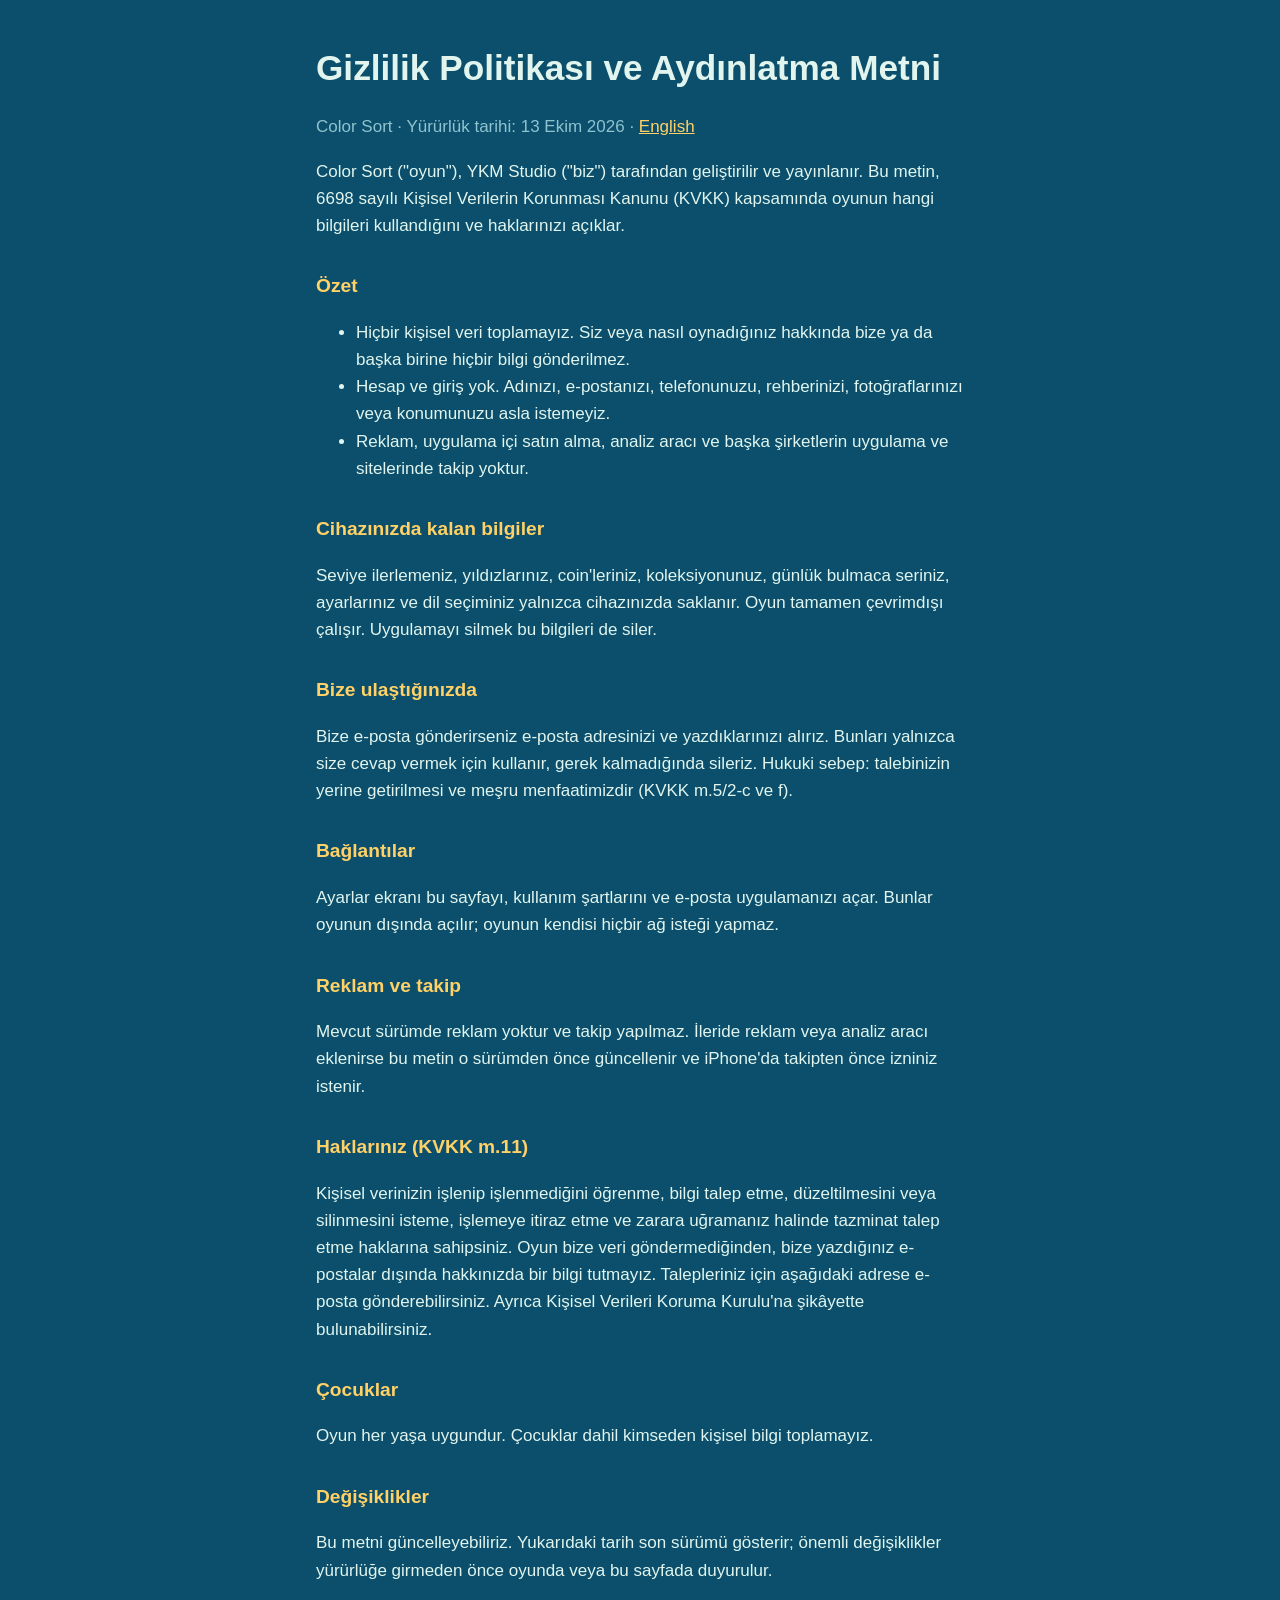
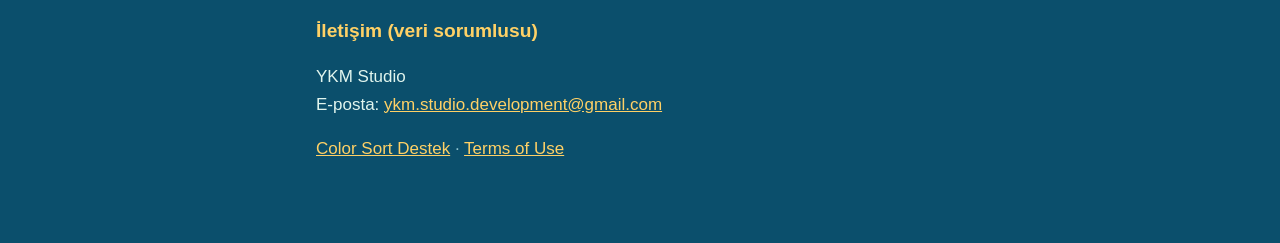
==== privacy-tr.html @ 33d31ac6 "Color Sort: YKM Studio privacy policy (EN + KVKK TR), terms of use, new contact email Co-Authored-By" ====
<!doctype html>
<html lang="tr">
<head>
<meta charset="utf-8">
<meta name="viewport" content="width=device-width, initial-scale=1">
<title>Color Sort Gizlilik Politikası</title>
<link rel="stylesheet" href="style.css">
</head>
<body>
<main>
<h1>Gizlilik Politikası ve Aydınlatma Metni</h1>
<p class="dim">Color Sort · Yürürlük tarihi: 13 Ekim 2026 · <a href="privacy.html">English</a></p>

<p>Color Sort ("oyun"), YKM Studio ("biz") tarafından geliştirilir ve yayınlanır. Bu metin, 6698 sayılı Kişisel Verilerin Korunması Kanunu (KVKK) kapsamında oyunun hangi bilgileri kullandığını ve haklarınızı açıklar.</p>

<h2>Özet</h2>
<ul>
<li>Hiçbir kişisel veri toplamayız. Siz veya nasıl oynadığınız hakkında bize ya da başka birine hiçbir bilgi gönderilmez.</li>
<li>Hesap ve giriş yok. Adınızı, e-postanızı, telefonunuzu, rehberinizi, fotoğraflarınızı veya konumunuzu asla istemeyiz.</li>
<li>Reklam, uygulama içi satın alma, analiz aracı ve başka şirketlerin uygulama ve sitelerinde takip yoktur.</li>
</ul>

<h2>Cihazınızda kalan bilgiler</h2>
<p>Seviye ilerlemeniz, yıldızlarınız, coin'leriniz, koleksiyonunuz, günlük bulmaca seriniz, ayarlarınız ve dil seçiminiz yalnızca cihazınızda saklanır. Oyun tamamen çevrimdışı çalışır. Uygulamayı silmek bu bilgileri de siler.</p>

<h2>Bize ulaştığınızda</h2>
<p>Bize e-posta gönderirseniz e-posta adresinizi ve yazdıklarınızı alırız. Bunları yalnızca size cevap vermek için kullanır, gerek kalmadığında sileriz. Hukuki sebep: talebinizin yerine getirilmesi ve meşru menfaatimizdir (KVKK m.5/2-c ve f).</p>

<h2>Bağlantılar</h2>
<p>Ayarlar ekranı bu sayfayı, kullanım şartlarını ve e-posta uygulamanızı açar. Bunlar oyunun dışında açılır; oyunun kendisi hiçbir ağ isteği yapmaz.</p>

<h2>Reklam ve takip</h2>
<p>Mevcut sürümde reklam yoktur ve takip yapılmaz. İleride reklam veya analiz aracı eklenirse bu metin o sürümden önce güncellenir ve iPhone'da takipten önce izniniz istenir.</p>

<h2>Haklarınız (KVKK m.11)</h2>
<p>Kişisel verinizin işlenip işlenmediğini öğrenme, bilgi talep etme, düzeltilmesini veya silinmesini isteme, işlemeye itiraz etme ve zarara uğramanız halinde tazminat talep etme haklarına sahipsiniz. Oyun bize veri göndermediğinden, bize yazdığınız e-postalar dışında hakkınızda bir bilgi tutmayız. Talepleriniz için aşağıdaki adrese e-posta gönderebilirsiniz. Ayrıca Kişisel Verileri Koruma Kurulu'na şikâyette bulunabilirsiniz.</p>

<h2>Çocuklar</h2>
<p>Oyun her yaşa uygundur. Çocuklar dahil kimseden kişisel bilgi toplamayız.</p>

<h2>Değişiklikler</h2>
<p>Bu metni güncelleyebiliriz. Yukarıdaki tarih son sürümü gösterir; önemli değişiklikler yürürlüğe girmeden önce oyunda veya bu sayfada duyurulur.</p>

<h2>İletişim (veri sorumlusu)</h2>
<p>YKM Studio<br>
E-posta: <a href="mailto:ykm.studio.development@gmail.com">ykm.studio.development@gmail.com</a></p>

<p class="dim"><a href="index.html">Color Sort Destek</a> · <a href="terms.html">Terms of Use</a></p>
</main>
</body>
</html>
---- style.css ----
:root { --bg:#0B4F6C; --panel:#073B4C; --text:#E1F5EE; --dim:#8FC3CF; --accent:#FFD166; }
* { box-sizing:border-box; }
body { margin:0; background:var(--bg); color:var(--text); font:17px/1.6 -apple-system, BlinkMacSystemFont, "Segoe UI", Roboto, sans-serif; }
main { max-width:680px; margin:0 auto; padding:40px 16px 64px; }
h1 { font-size:2.2rem; margin:0 0 4px; }
h2 { font-size:1.2rem; margin-top:2rem; color:var(--accent); }
.dim { color:var(--dim); }
a { color:var(--accent); }
.logo { width:96px; height:96px; border-radius:22px; display:block; margin:0 0 16px; }
.lang { background:var(--panel); border-radius:14px; padding:4px 20px 12px; margin-top:28px; }
nav { margin:8px 0 0; }
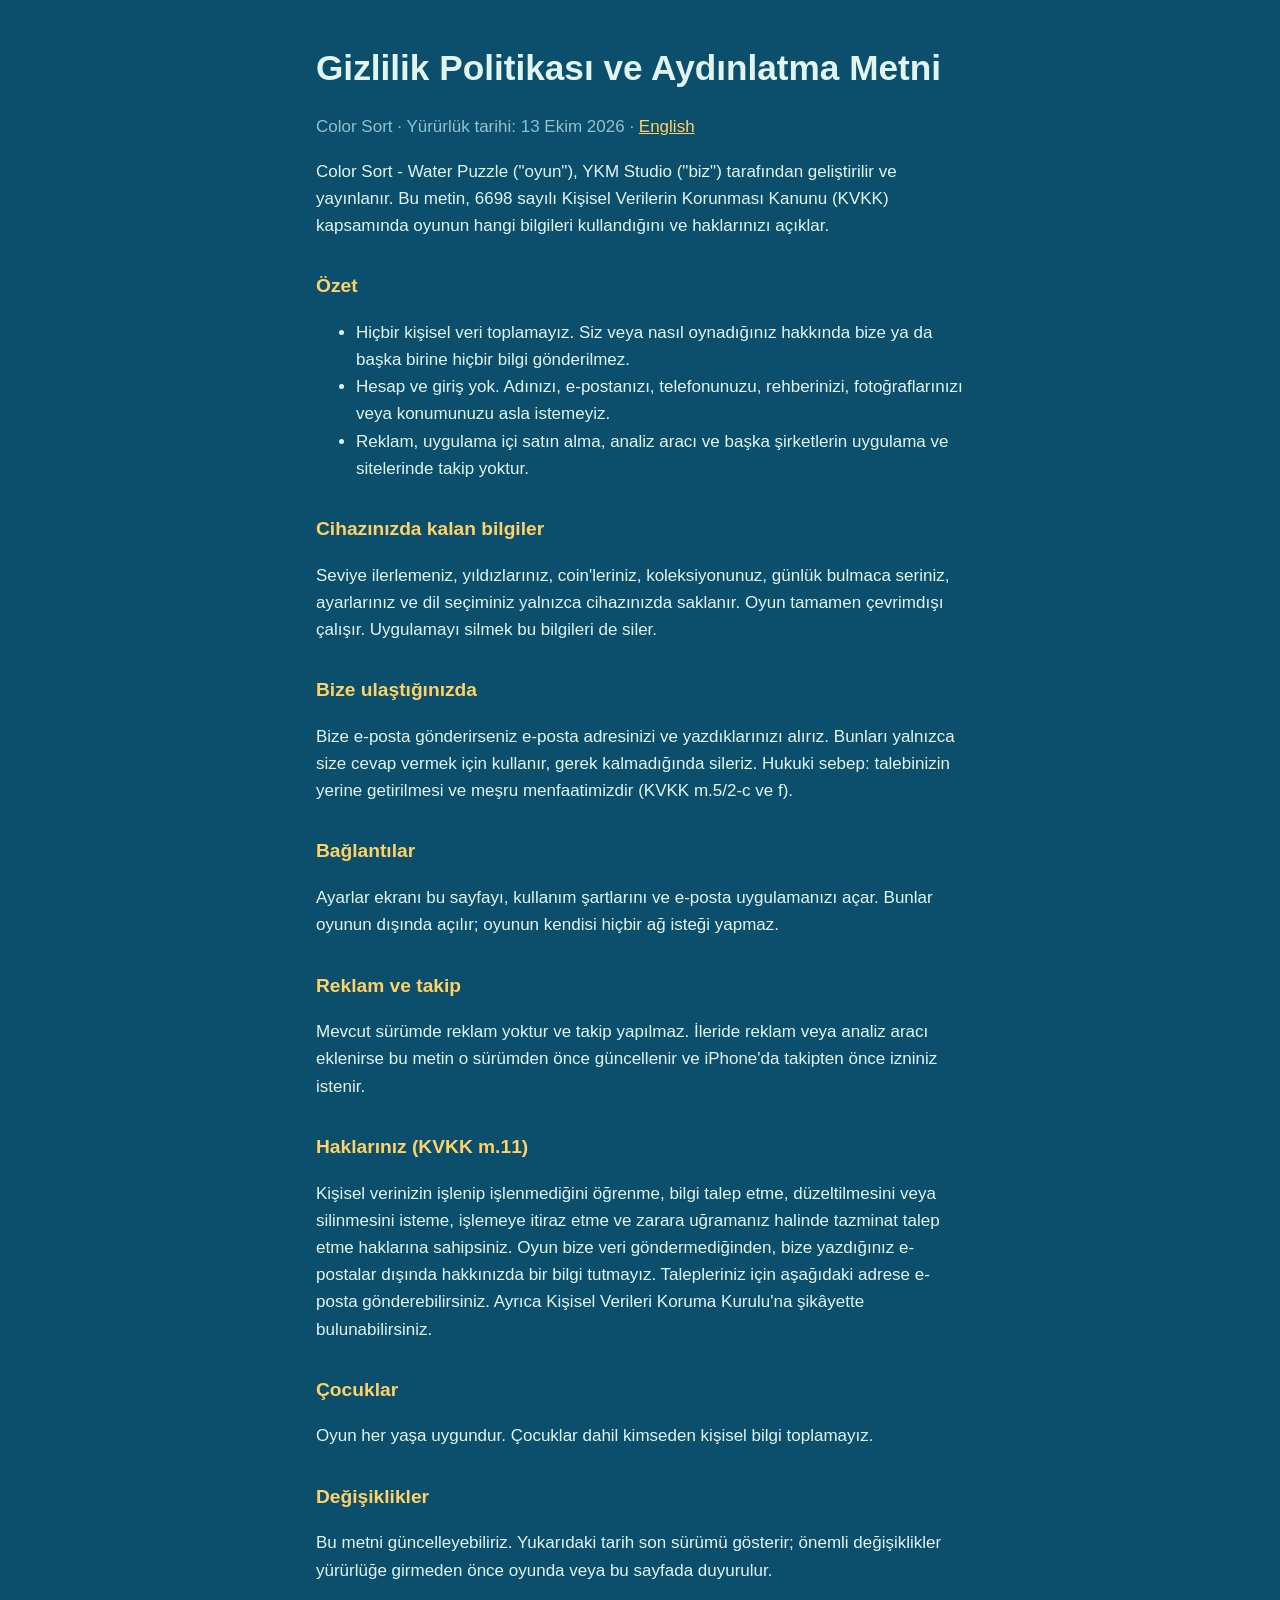
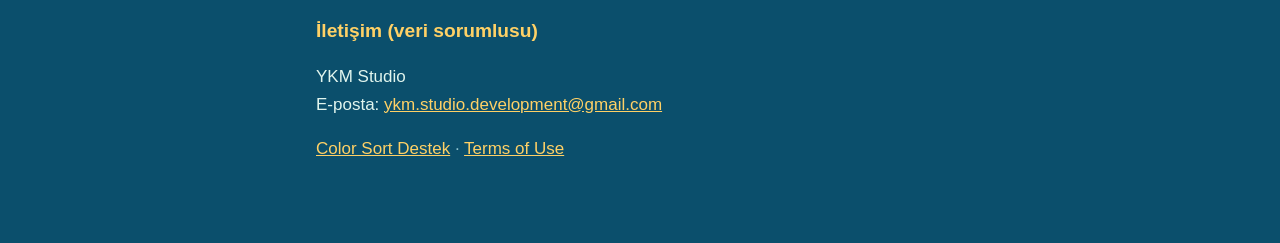
==== commit 84ebfccb: "Store name Color Sort - Water Puzzle Co-Authored-By: Claude Opus 5.5 <noreply@anthropic.com>" ====
--- a/privacy-tr.html
+++ b/privacy-tr.html
@@ -11,7 +11,7 @@
 <h1>Gizlilik Politikası ve Aydınlatma Metni</h1>
 <p class="dim">Color Sort · Yürürlük tarihi: 13 Ekim 2026 · <a href="privacy.html">English</a></p>
 
-<p>Color Sort ("oyun"), YKM Studio ("biz") tarafından geliştirilir ve yayınlanır. Bu metin, 6698 sayılı Kişisel Verilerin Korunması Kanunu (KVKK) kapsamında oyunun hangi bilgileri kullandığını ve haklarınızı açıklar.</p>
+<p>Color Sort - Water Puzzle ("oyun"), YKM Studio ("biz") tarafından geliştirilir ve yayınlanır. Bu metin, 6698 sayılı Kişisel Verilerin Korunması Kanunu (KVKK) kapsamında oyunun hangi bilgileri kullandığını ve haklarınızı açıklar.</p>
 
 <h2>Özet</h2>
 <ul>
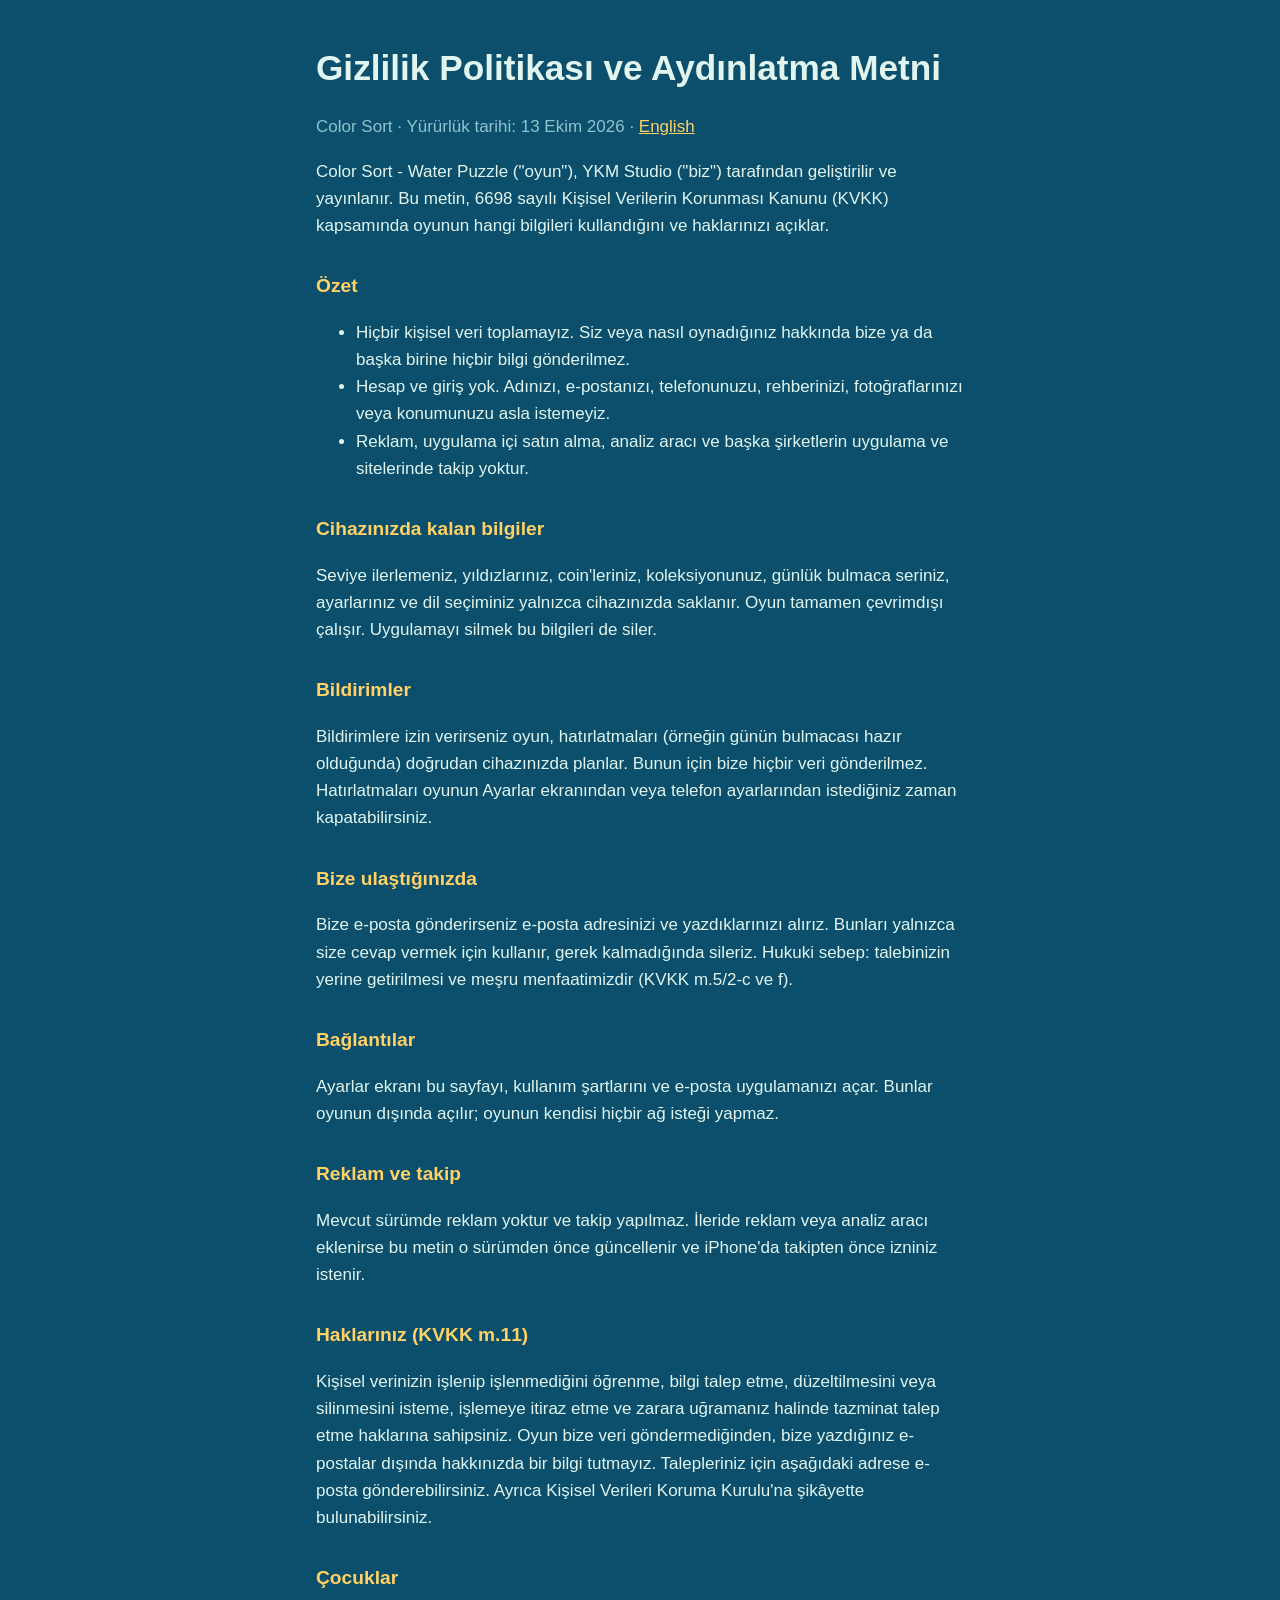
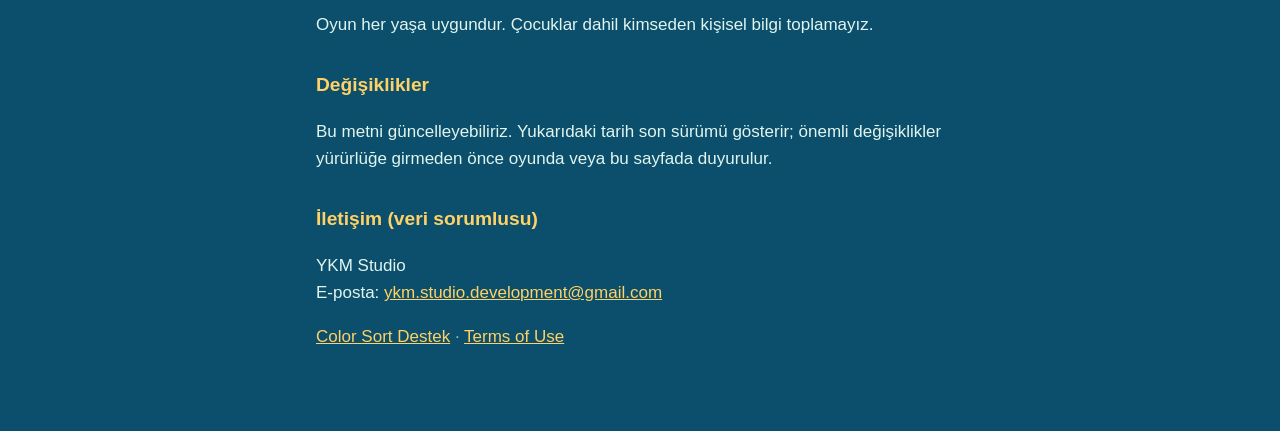
==== commit 1782cae0: "Privacy: local reminder notifications Co-Authored-By: Claude Opus 5.5 <noreply@anthropic.com>" ====
--- a/privacy-tr.html
+++ b/privacy-tr.html
@@ -22,6 +22,9 @@
 
 <h2>Cihazınızda kalan bilgiler</h2>
 <p>Seviye ilerlemeniz, yıldızlarınız, coin'leriniz, koleksiyonunuz, günlük bulmaca seriniz, ayarlarınız ve dil seçiminiz yalnızca cihazınızda saklanır. Oyun tamamen çevrimdışı çalışır. Uygulamayı silmek bu bilgileri de siler.</p>
+
+<h2>Bildirimler</h2>
+<p>Bildirimlere izin verirseniz oyun, hatırlatmaları (örneğin günün bulmacası hazır olduğunda) doğrudan cihazınızda planlar. Bunun için bize hiçbir veri gönderilmez. Hatırlatmaları oyunun Ayarlar ekranından veya telefon ayarlarından istediğiniz zaman kapatabilirsiniz.</p>
 
 <h2>Bize ulaştığınızda</h2>
 <p>Bize e-posta gönderirseniz e-posta adresinizi ve yazdıklarınızı alırız. Bunları yalnızca size cevap vermek için kullanır, gerek kalmadığında sileriz. Hukuki sebep: talebinizin yerine getirilmesi ve meşru menfaatimizdir (KVKK m.5/2-c ve f).</p>
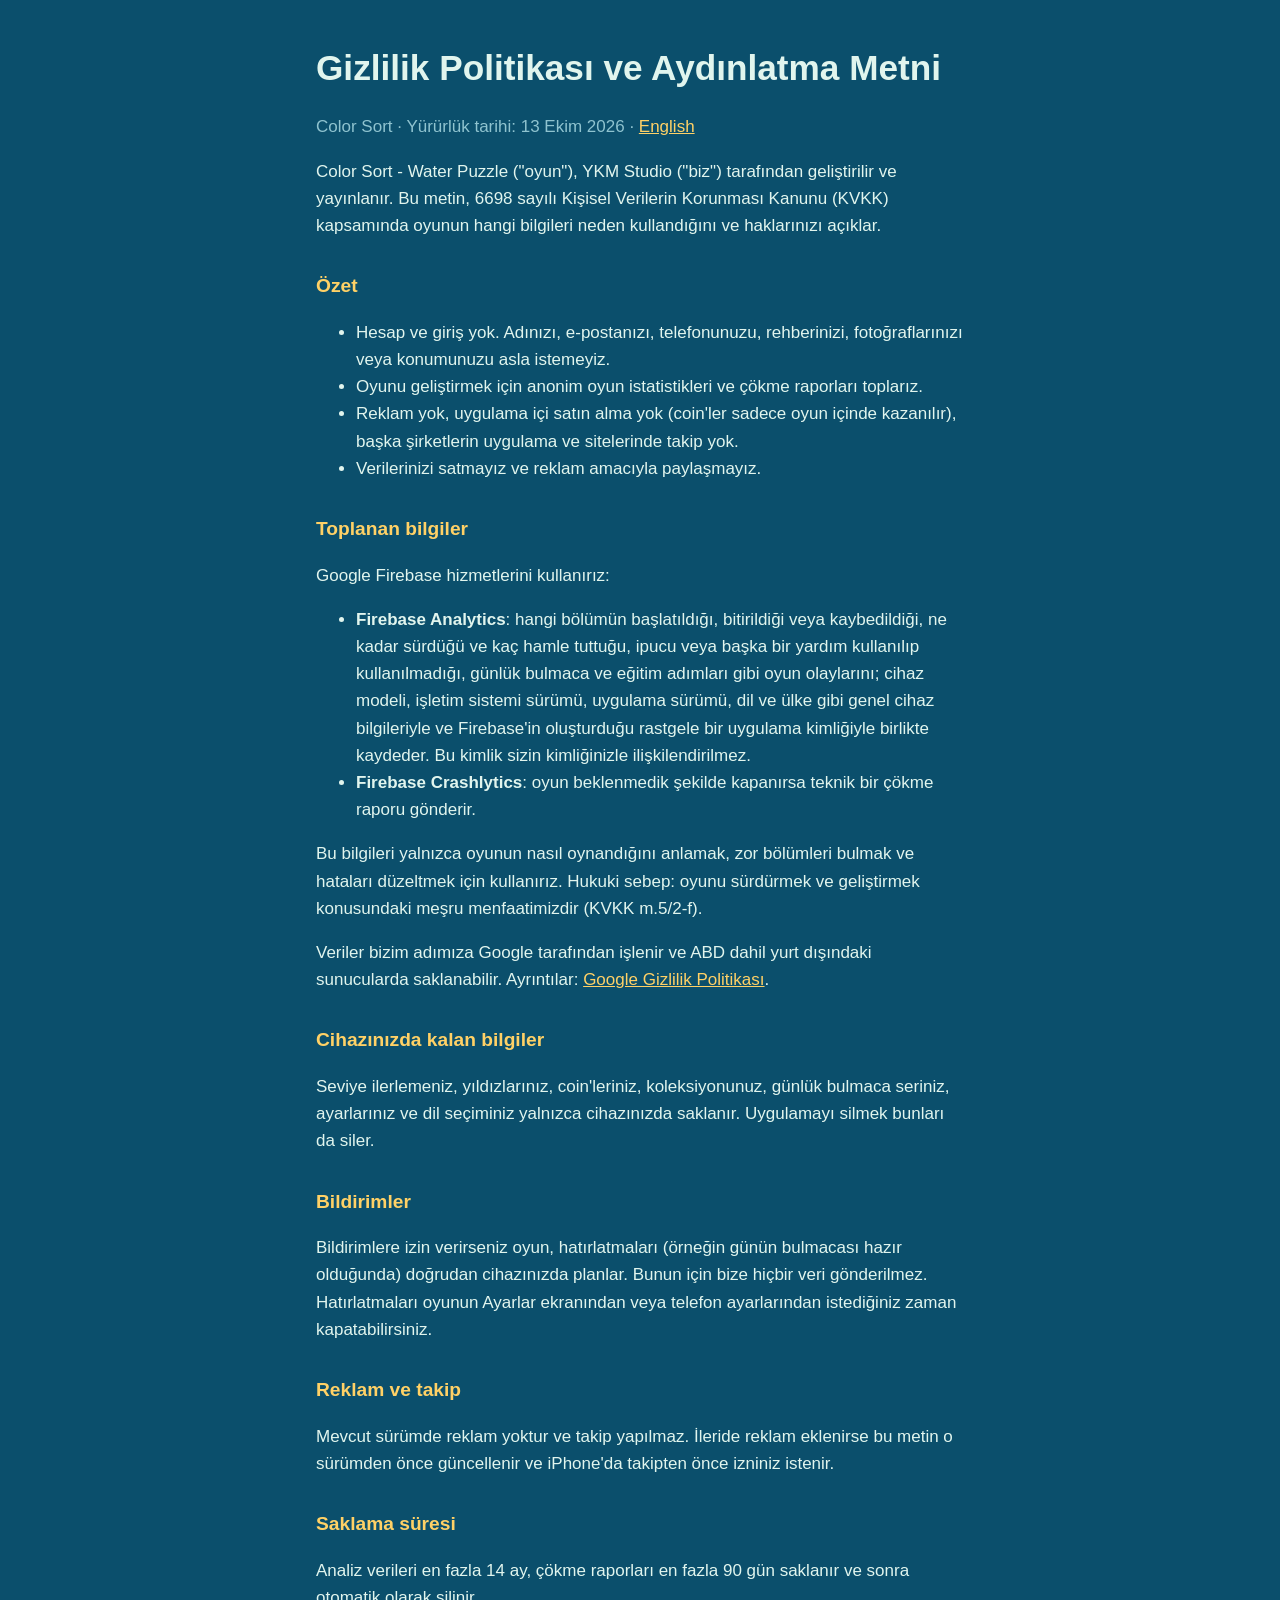
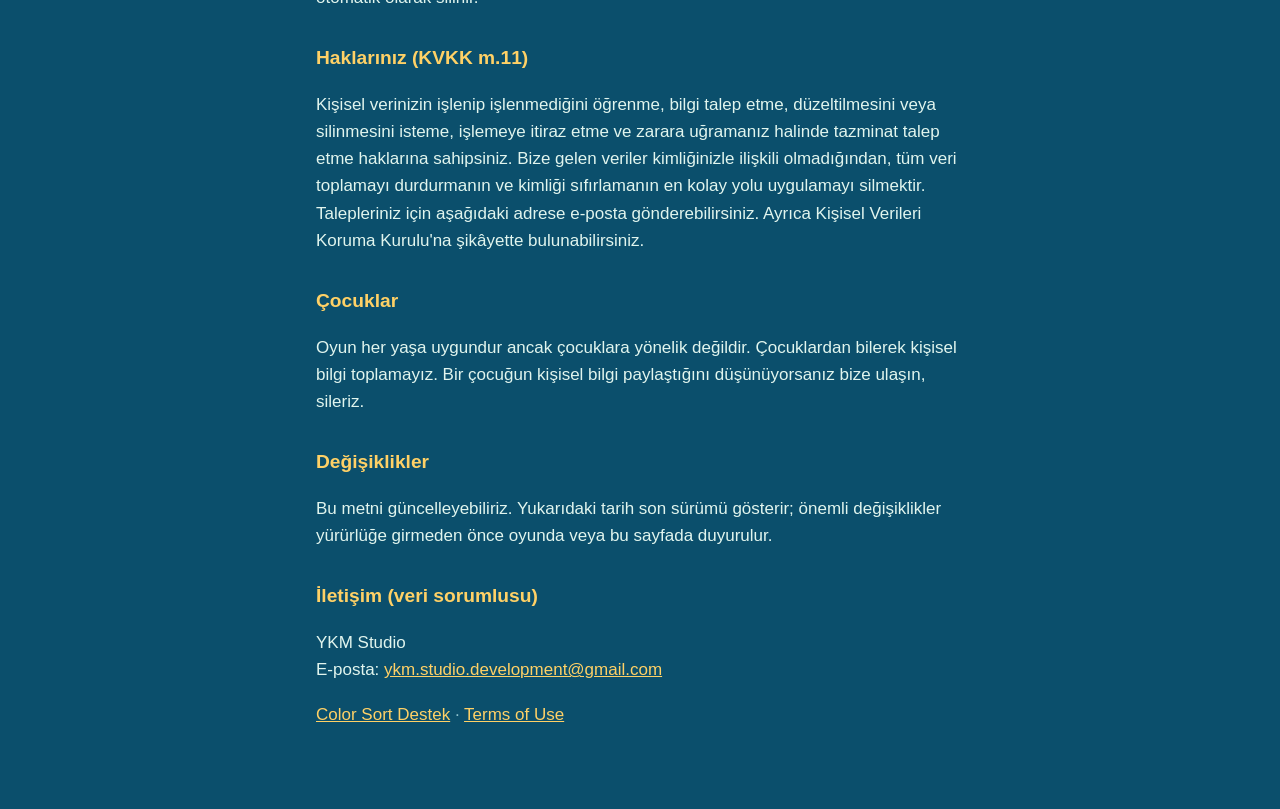
==== commit 68a9d929: "Privacy: anonymous Firebase Analytics and Crashlytics Co-Authored-By: Claude Opus 5.5 <noreply@anthr" ====
--- a/privacy-tr.html
+++ b/privacy-tr.html
@@ -11,35 +11,42 @@
 <h1>Gizlilik Politikası ve Aydınlatma Metni</h1>
 <p class="dim">Color Sort · Yürürlük tarihi: 13 Ekim 2026 · <a href="privacy.html">English</a></p>
 
-<p>Color Sort - Water Puzzle ("oyun"), YKM Studio ("biz") tarafından geliştirilir ve yayınlanır. Bu metin, 6698 sayılı Kişisel Verilerin Korunması Kanunu (KVKK) kapsamında oyunun hangi bilgileri kullandığını ve haklarınızı açıklar.</p>
+<p>Color Sort - Water Puzzle ("oyun"), YKM Studio ("biz") tarafından geliştirilir ve yayınlanır. Bu metin, 6698 sayılı Kişisel Verilerin Korunması Kanunu (KVKK) kapsamında oyunun hangi bilgileri neden kullandığını ve haklarınızı açıklar.</p>
 
 <h2>Özet</h2>
 <ul>
-<li>Hiçbir kişisel veri toplamayız. Siz veya nasıl oynadığınız hakkında bize ya da başka birine hiçbir bilgi gönderilmez.</li>
 <li>Hesap ve giriş yok. Adınızı, e-postanızı, telefonunuzu, rehberinizi, fotoğraflarınızı veya konumunuzu asla istemeyiz.</li>
-<li>Reklam, uygulama içi satın alma, analiz aracı ve başka şirketlerin uygulama ve sitelerinde takip yoktur.</li>
+<li>Oyunu geliştirmek için anonim oyun istatistikleri ve çökme raporları toplarız.</li>
+<li>Reklam yok, uygulama içi satın alma yok (coin'ler sadece oyun içinde kazanılır), başka şirketlerin uygulama ve sitelerinde takip yok.</li>
+<li>Verilerinizi satmayız ve reklam amacıyla paylaşmayız.</li>
 </ul>
 
+<h2>Toplanan bilgiler</h2>
+<p>Google Firebase hizmetlerini kullanırız:</p>
+<ul>
+<li><strong>Firebase Analytics</strong>: hangi bölümün başlatıldığı, bitirildiği veya kaybedildiği, ne kadar sürdüğü ve kaç hamle tuttuğu, ipucu veya başka bir yardım kullanılıp kullanılmadığı, günlük bulmaca ve eğitim adımları gibi oyun olaylarını; cihaz modeli, işletim sistemi sürümü, uygulama sürümü, dil ve ülke gibi genel cihaz bilgileriyle ve Firebase'in oluşturduğu rastgele bir uygulama kimliğiyle birlikte kaydeder. Bu kimlik sizin kimliğinizle ilişkilendirilmez.</li>
+<li><strong>Firebase Crashlytics</strong>: oyun beklenmedik şekilde kapanırsa teknik bir çökme raporu gönderir.</li>
+</ul>
+<p>Bu bilgileri yalnızca oyunun nasıl oynandığını anlamak, zor bölümleri bulmak ve hataları düzeltmek için kullanırız. Hukuki sebep: oyunu sürdürmek ve geliştirmek konusundaki meşru menfaatimizdir (KVKK m.5/2-f).</p>
+<p>Veriler bizim adımıza Google tarafından işlenir ve ABD dahil yurt dışındaki sunucularda saklanabilir. Ayrıntılar: <a href="https://policies.google.com/privacy?hl=tr">Google Gizlilik Politikası</a>.</p>
+
 <h2>Cihazınızda kalan bilgiler</h2>
-<p>Seviye ilerlemeniz, yıldızlarınız, coin'leriniz, koleksiyonunuz, günlük bulmaca seriniz, ayarlarınız ve dil seçiminiz yalnızca cihazınızda saklanır. Oyun tamamen çevrimdışı çalışır. Uygulamayı silmek bu bilgileri de siler.</p>
+<p>Seviye ilerlemeniz, yıldızlarınız, coin'leriniz, koleksiyonunuz, günlük bulmaca seriniz, ayarlarınız ve dil seçiminiz yalnızca cihazınızda saklanır. Uygulamayı silmek bunları da siler.</p>
 
 <h2>Bildirimler</h2>
 <p>Bildirimlere izin verirseniz oyun, hatırlatmaları (örneğin günün bulmacası hazır olduğunda) doğrudan cihazınızda planlar. Bunun için bize hiçbir veri gönderilmez. Hatırlatmaları oyunun Ayarlar ekranından veya telefon ayarlarından istediğiniz zaman kapatabilirsiniz.</p>
 
-<h2>Bize ulaştığınızda</h2>
-<p>Bize e-posta gönderirseniz e-posta adresinizi ve yazdıklarınızı alırız. Bunları yalnızca size cevap vermek için kullanır, gerek kalmadığında sileriz. Hukuki sebep: talebinizin yerine getirilmesi ve meşru menfaatimizdir (KVKK m.5/2-c ve f).</p>
+<h2>Reklam ve takip</h2>
+<p>Mevcut sürümde reklam yoktur ve takip yapılmaz. İleride reklam eklenirse bu metin o sürümden önce güncellenir ve iPhone'da takipten önce izniniz istenir.</p>
 
-<h2>Bağlantılar</h2>
-<p>Ayarlar ekranı bu sayfayı, kullanım şartlarını ve e-posta uygulamanızı açar. Bunlar oyunun dışında açılır; oyunun kendisi hiçbir ağ isteği yapmaz.</p>
-
-<h2>Reklam ve takip</h2>
-<p>Mevcut sürümde reklam yoktur ve takip yapılmaz. İleride reklam veya analiz aracı eklenirse bu metin o sürümden önce güncellenir ve iPhone'da takipten önce izniniz istenir.</p>
+<h2>Saklama süresi</h2>
+<p>Analiz verileri en fazla 14 ay, çökme raporları en fazla 90 gün saklanır ve sonra otomatik olarak silinir.</p>
 
 <h2>Haklarınız (KVKK m.11)</h2>
-<p>Kişisel verinizin işlenip işlenmediğini öğrenme, bilgi talep etme, düzeltilmesini veya silinmesini isteme, işlemeye itiraz etme ve zarara uğramanız halinde tazminat talep etme haklarına sahipsiniz. Oyun bize veri göndermediğinden, bize yazdığınız e-postalar dışında hakkınızda bir bilgi tutmayız. Talepleriniz için aşağıdaki adrese e-posta gönderebilirsiniz. Ayrıca Kişisel Verileri Koruma Kurulu'na şikâyette bulunabilirsiniz.</p>
+<p>Kişisel verinizin işlenip işlenmediğini öğrenme, bilgi talep etme, düzeltilmesini veya silinmesini isteme, işlemeye itiraz etme ve zarara uğramanız halinde tazminat talep etme haklarına sahipsiniz. Bize gelen veriler kimliğinizle ilişkili olmadığından, tüm veri toplamayı durdurmanın ve kimliği sıfırlamanın en kolay yolu uygulamayı silmektir. Talepleriniz için aşağıdaki adrese e-posta gönderebilirsiniz. Ayrıca Kişisel Verileri Koruma Kurulu'na şikâyette bulunabilirsiniz.</p>
 
 <h2>Çocuklar</h2>
-<p>Oyun her yaşa uygundur. Çocuklar dahil kimseden kişisel bilgi toplamayız.</p>
+<p>Oyun her yaşa uygundur ancak çocuklara yönelik değildir. Çocuklardan bilerek kişisel bilgi toplamayız. Bir çocuğun kişisel bilgi paylaştığını düşünüyorsanız bize ulaşın, sileriz.</p>
 
 <h2>Değişiklikler</h2>
 <p>Bu metni güncelleyebiliriz. Yukarıdaki tarih son sürümü gösterir; önemli değişiklikler yürürlüğe girmeden önce oyunda veya bu sayfada duyurulur.</p>
